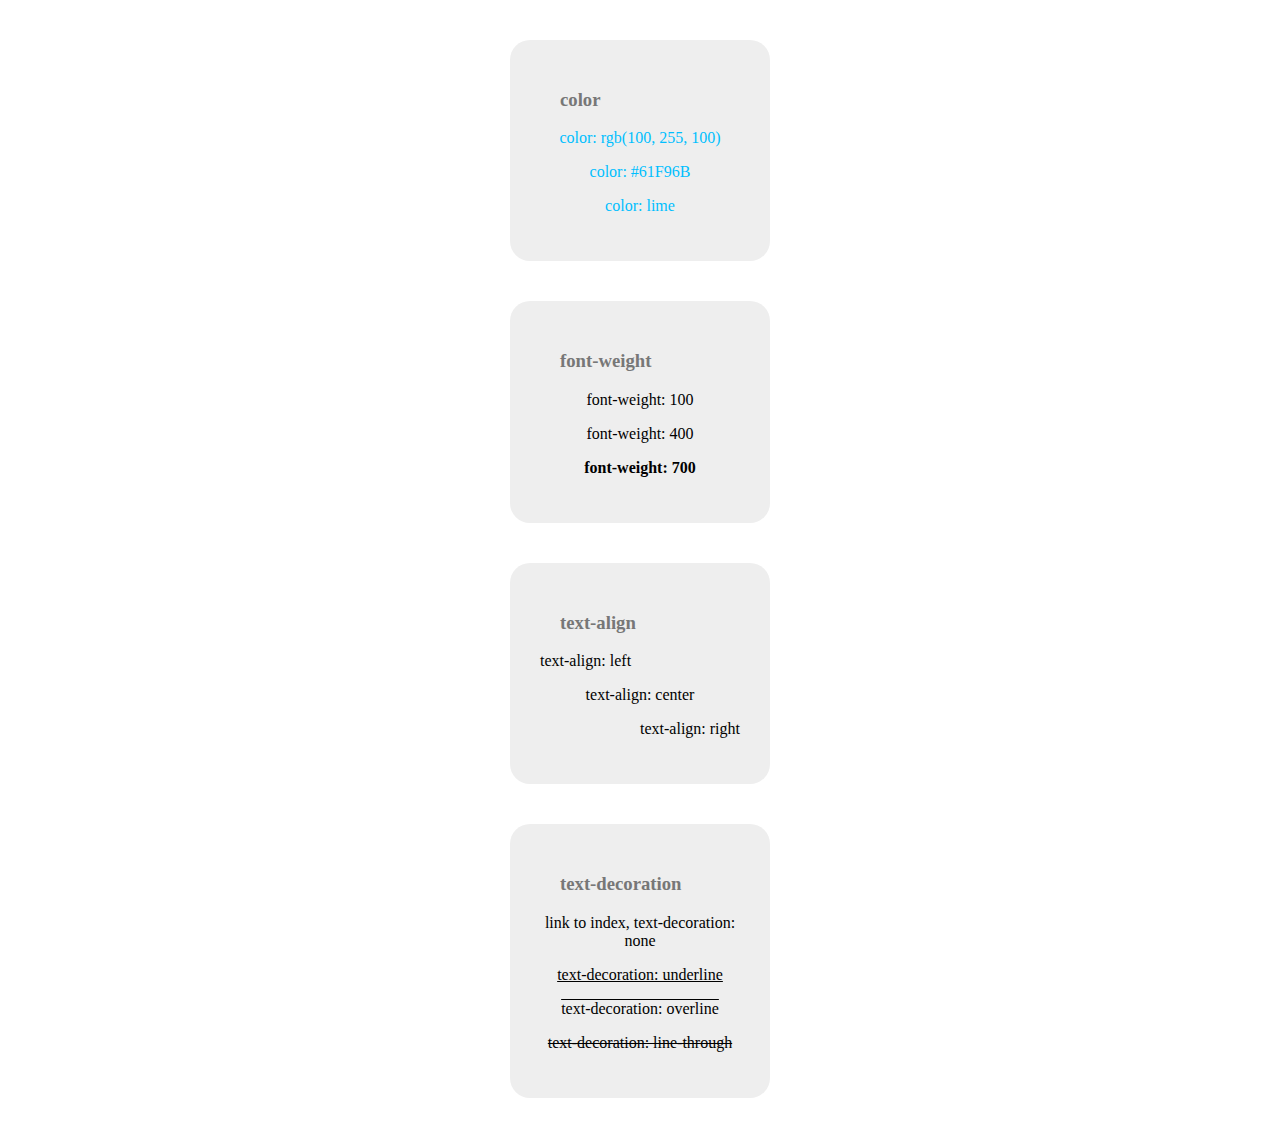
==== text_styling.html @ 3a693d27 "Update text_styling.html" ====
<!DOCTYPE html>
<html>
<head>
	<meta charset="utf-8">
	<meta name="viewport" content="width=device-width, initial-scale=1">
	<title>text_styling</title>
	<style type="text/css">
		div {
			background-color: #eee;
			color: #777;
			border-radius: 20px;
			width: 200px;
			padding: 30px;
			margin-left: auto;
			margin-right: auto;
			margin-top: 40px;
			margin-bottom: 40px;
		}

		p {
			color: black;
			text-align: center;
		}

		h3 {
			margin-left: 20px;
		}
		/* text styling*/
		#color1 {
			color: rgb(0, 191, 255);
		}
		#color2 {
			color: #00BFFF;
		}
		#color3 {
			color: deepskyblue;
		}

		#font-weight1 {
			font-weight: 100;
		}
		#font-weight2 {
			font-weight: 400;
		}
		#font-weight3 {
			font-weight: 800;
		}

		#text-align1 {
			text-align: left;
		}
		#text-align2 {
			text-align: center;
		}
		#text-align3 {
			text-align: right;
		}

		#text-decoration1 {
			text-decoration: underline;
		}
		#text-decoration2 {
			text-decoration: overline;
		}
		#text-decoration3 {
			text-decoration: line-through;
		}
	</style>
</head>
<body>
	<!-- text styling -->
	<div>
		<h3>color</h3>
		<p id="color1">color: rgb(100, 255, 100)</p>
		<p id="color2">color: #61F96B</p>
		<p id="color2">color: lime</p>
	</div>

	<div>
		<h3>font-weight</h3>
		<!-- 100, 200, 300, ~ 700, 800, 900 -->
		<!-- font-weight: normal = font-weight: 400 -->
		<!-- font-weight: bold = font-weight: 700 -->
		<p id="font-weight1">font-weight: 100</p>
		<p id="font-weight2">font-weight: 400</p>
		<p id="font-weight3">font-weight: 700</p>
	</div>

	<div>
		<h3>text-align</h3>
		<p id="text-align1">text-align: left</p>
		<p id="text-align2">text-align: center</p>
		<p id="text-align3">text-align: right</p>
	</div>

	<div>
		<!-- can use "text-decoration: none;" to anchor tag -->
		<h3>text-decoration</h3>
		<p><a href="index.html" style="text-decoration: none; color: black;">link to index, text-decoration: none</a></p>
		<p id="text-decoration1">text-decoration: underline</p>
		<p id="text-decoration2">text-decoration: overline</p>
		<p id="text-decoration3">text-decoration: line-through</p>
	</div>

</body>
</html>
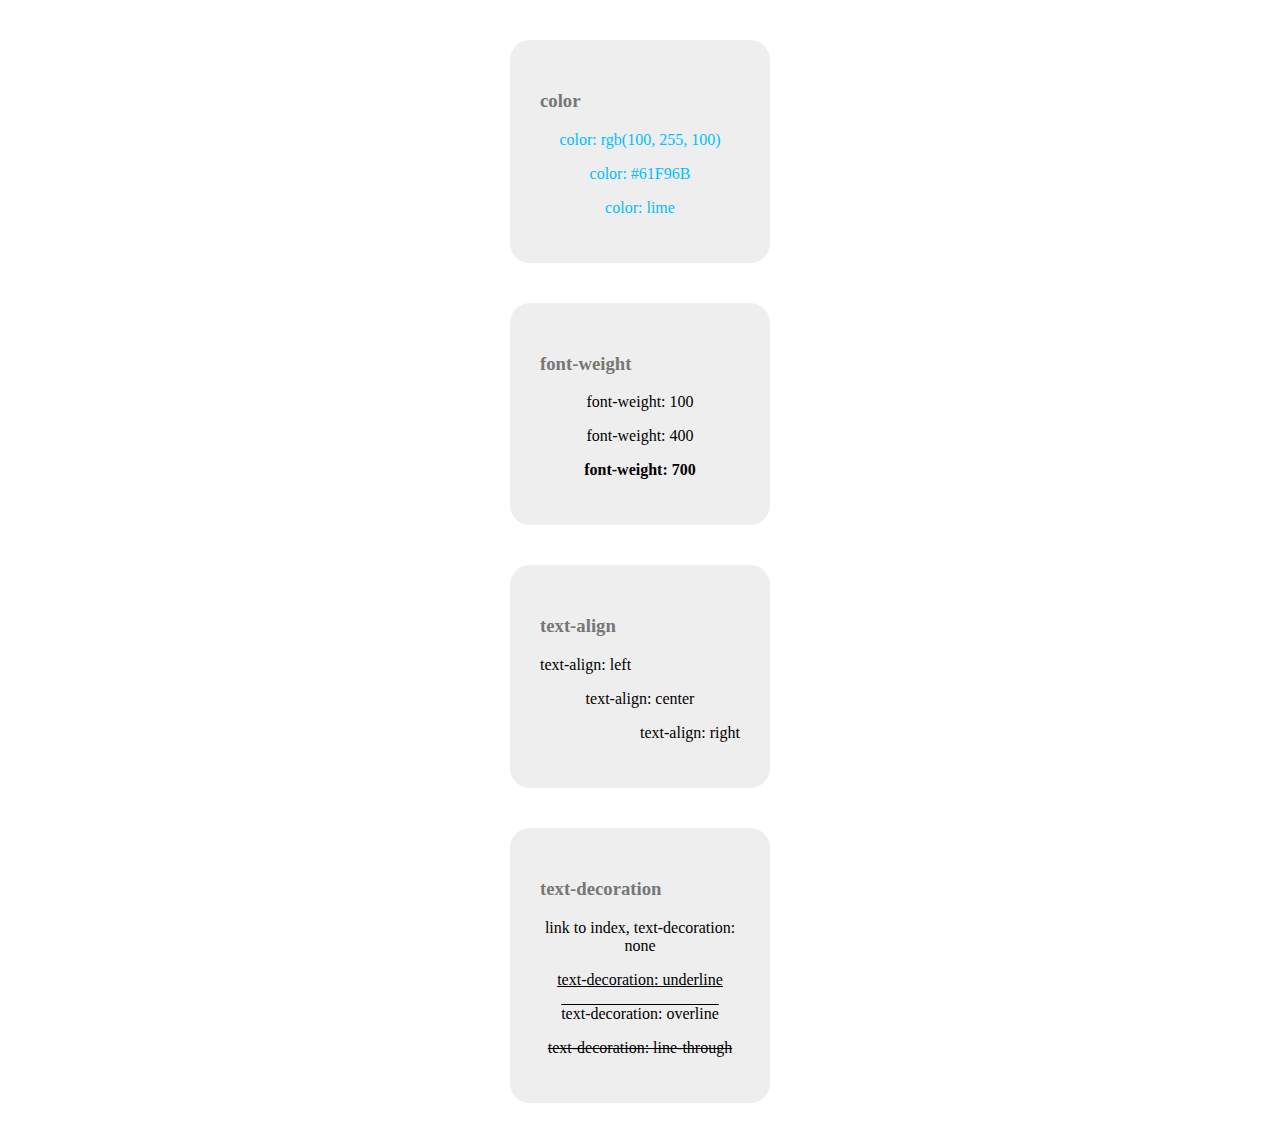
==== commit f598ac3c: "Update text_styling.html" ====
--- a/text_styling.html
+++ b/text_styling.html
@@ -23,7 +23,7 @@
 		}
 
 		h3 {
-			margin-left: 20px;
+			margin-top: 20px;
 		}
 		/* text styling*/
 		#color1 {
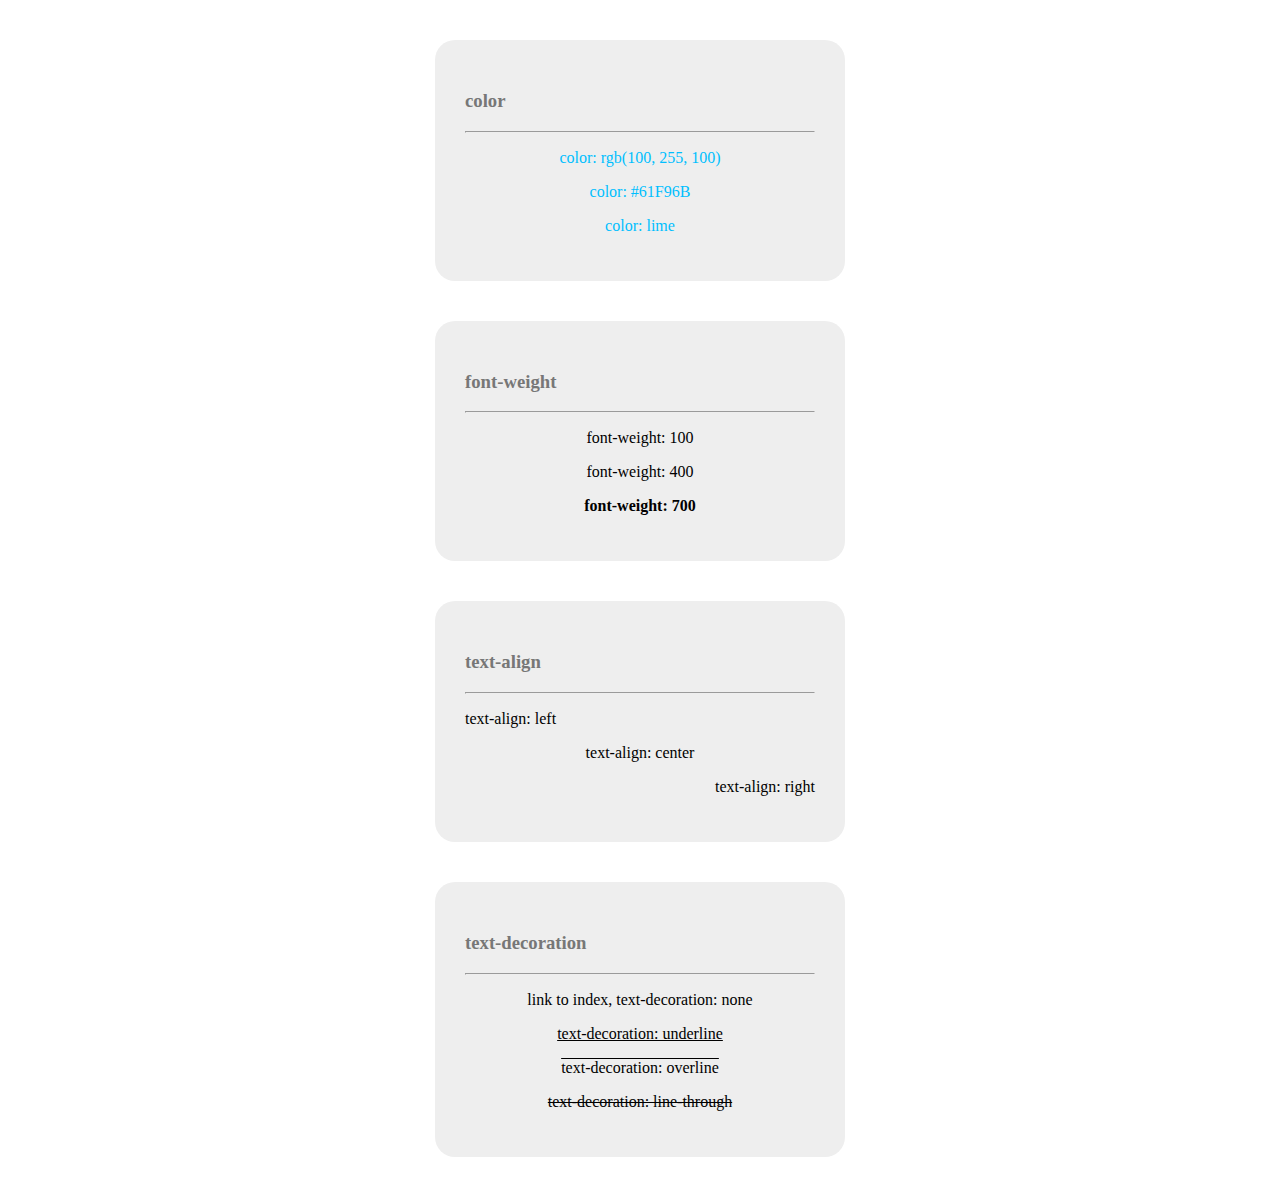
==== commit 8470b6b3: "Update text_styling.html" ====
--- a/text_styling.html
+++ b/text_styling.html
@@ -9,7 +9,7 @@
 			background-color: #eee;
 			color: #777;
 			border-radius: 20px;
-			width: 200px;
+			width: 350px;
 			padding: 30px;
 			margin-left: auto;
 			margin-right: auto;
@@ -71,6 +71,7 @@
 	<!-- text styling -->
 	<div>
 		<h3>color</h3>
+		<hr>
 		<p id="color1">color: rgb(100, 255, 100)</p>
 		<p id="color2">color: #61F96B</p>
 		<p id="color2">color: lime</p>
@@ -78,6 +79,7 @@
 
 	<div>
 		<h3>font-weight</h3>
+		<hr>
 		<!-- 100, 200, 300, ~ 700, 800, 900 -->
 		<!-- font-weight: normal = font-weight: 400 -->
 		<!-- font-weight: bold = font-weight: 700 -->
@@ -88,6 +90,7 @@
 
 	<div>
 		<h3>text-align</h3>
+		<hr>
 		<p id="text-align1">text-align: left</p>
 		<p id="text-align2">text-align: center</p>
 		<p id="text-align3">text-align: right</p>
@@ -96,6 +99,7 @@
 	<div>
 		<!-- can use "text-decoration: none;" to anchor tag -->
 		<h3>text-decoration</h3>
+		<hr>
 		<p><a href="index.html" style="text-decoration: none; color: black;">link to index, text-decoration: none</a></p>
 		<p id="text-decoration1">text-decoration: underline</p>
 		<p id="text-decoration2">text-decoration: overline</p>
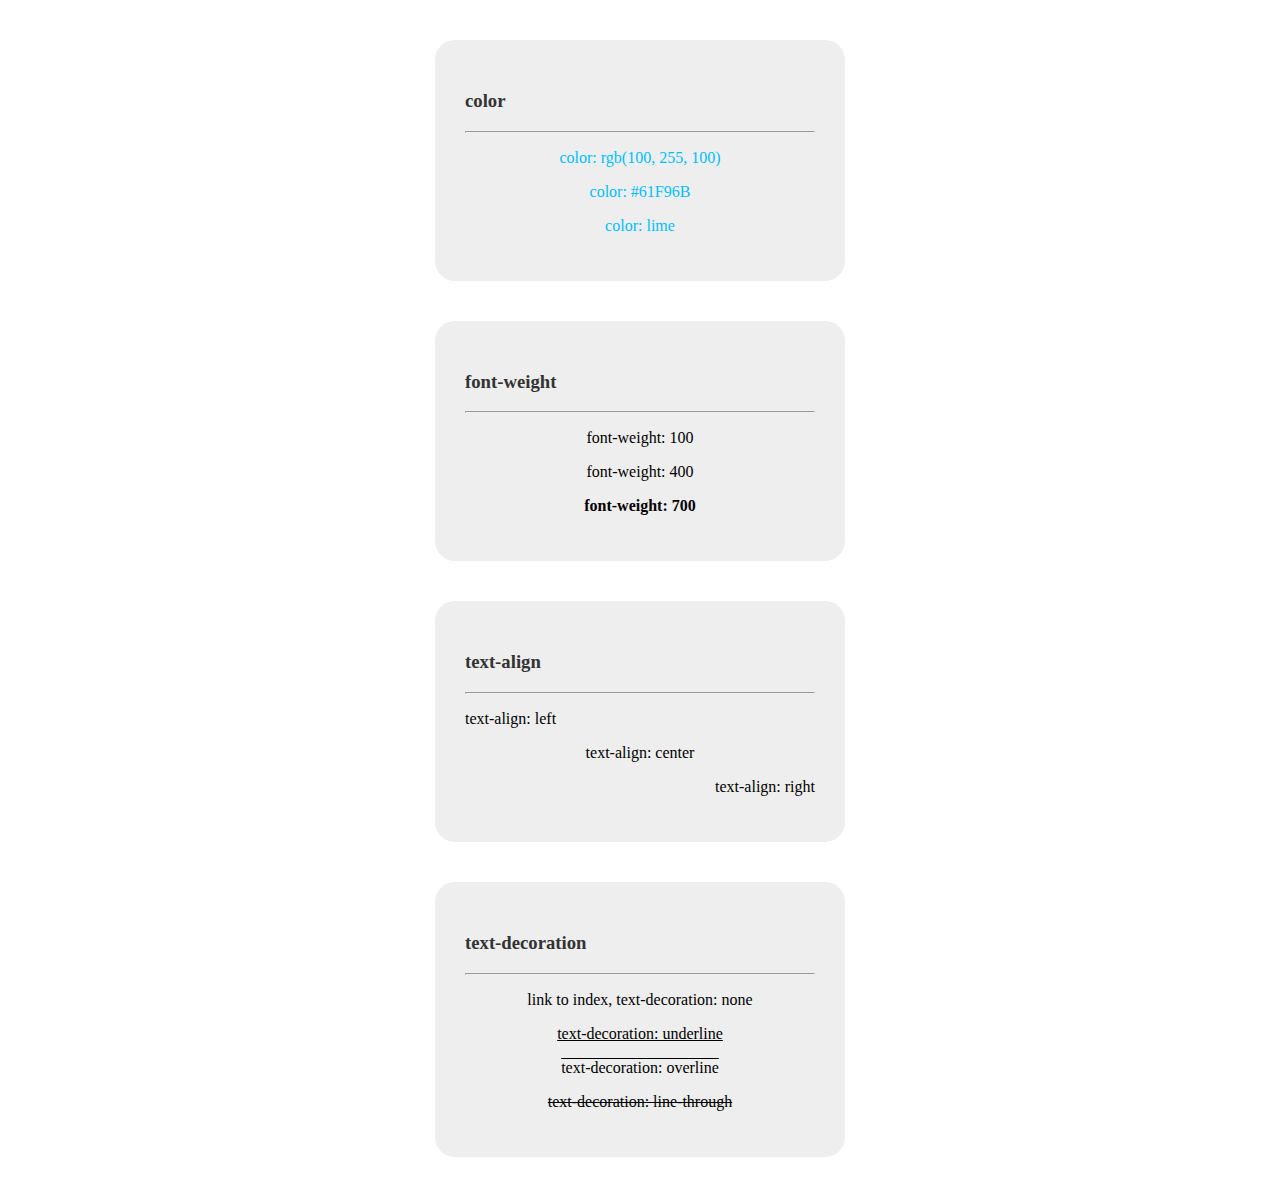
==== commit 5cecc224: "Update text_styling.html" ====
--- a/text_styling.html
+++ b/text_styling.html
@@ -7,7 +7,7 @@
 	<style type="text/css">
 		div {
 			background-color: #eee;
-			color: #777;
+			color: #333;
 			border-radius: 20px;
 			width: 350px;
 			padding: 30px;
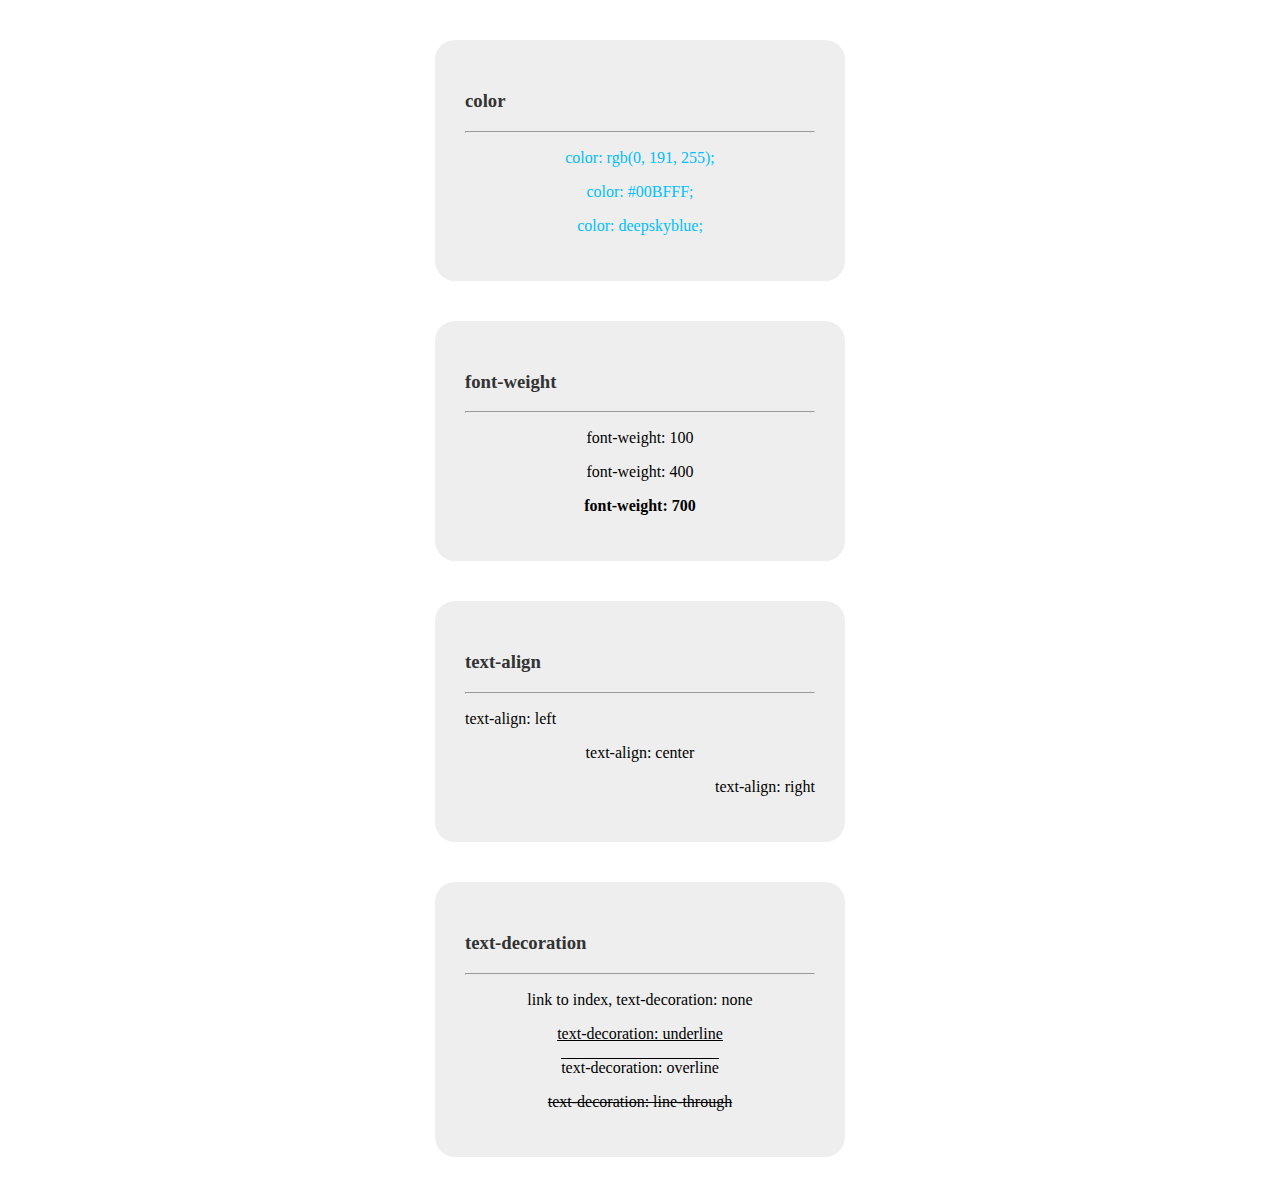
==== commit ba4f4ceb: "Update text_styling.html" ====
--- a/text_styling.html
+++ b/text_styling.html
@@ -72,9 +72,9 @@
 	<div>
 		<h3>color</h3>
 		<hr>
-		<p id="color1">color: rgb(100, 255, 100)</p>
-		<p id="color2">color: #61F96B</p>
-		<p id="color2">color: lime</p>
+		<p id="color1">color: rgb(0, 191, 255);</p>
+		<p id="color2">color: #00BFFF;</p>
+		<p id="color2">color: deepskyblue;</p>
 	</div>
 
 	<div>
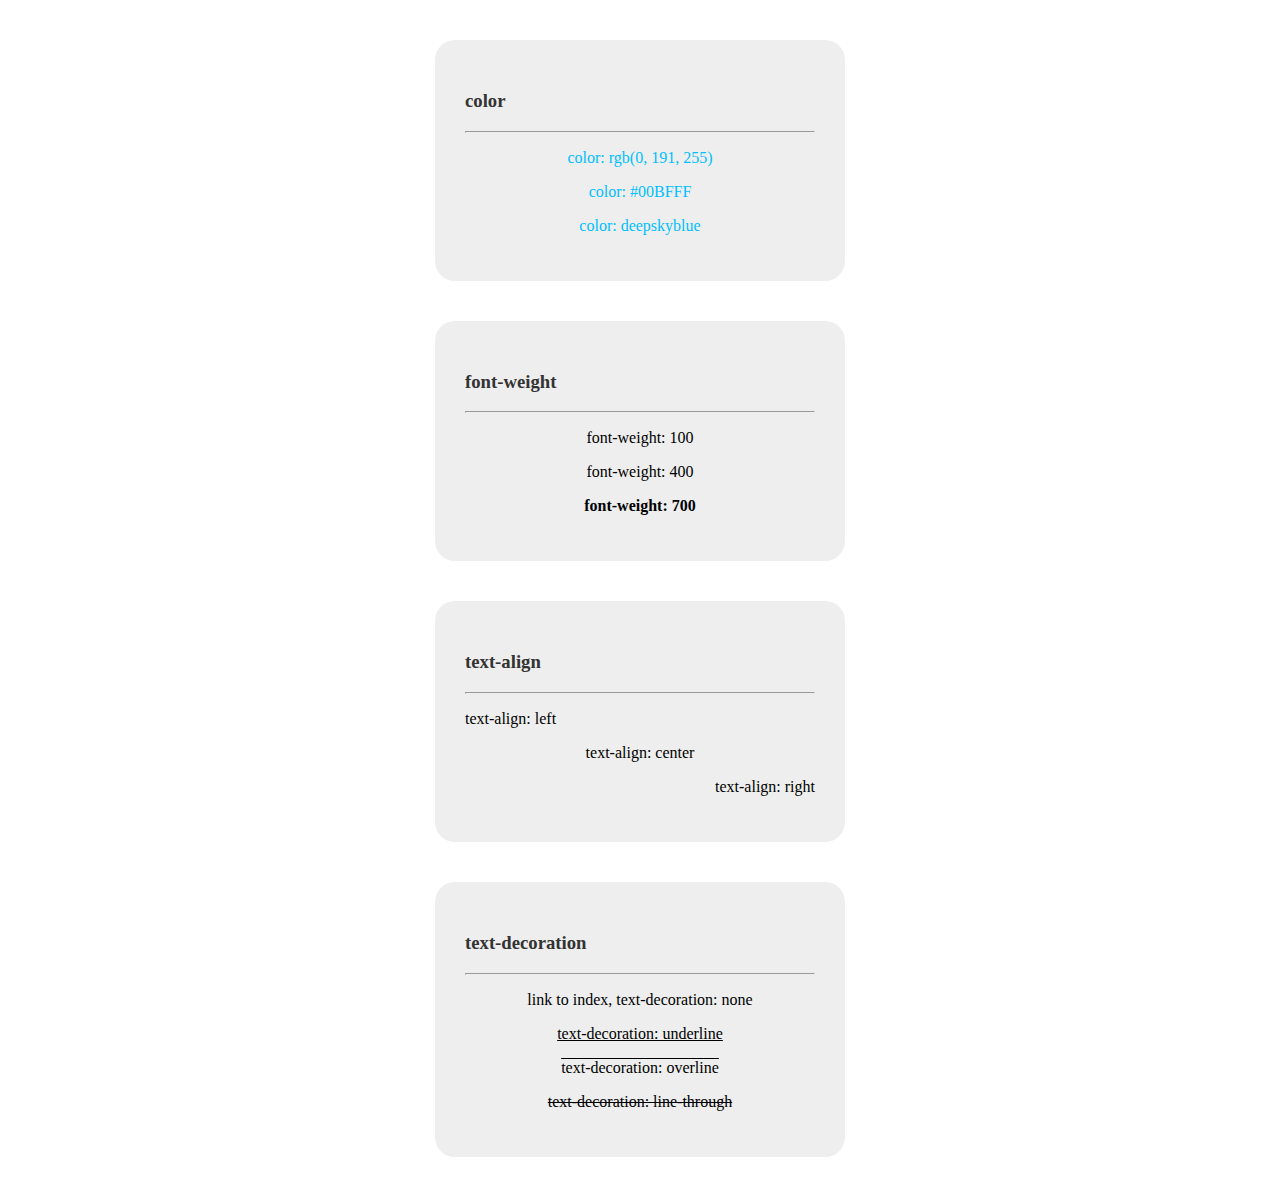
==== commit ad6332e2: "Update text_styling.html" ====
--- a/text_styling.html
+++ b/text_styling.html
@@ -72,9 +72,9 @@
 	<div>
 		<h3>color</h3>
 		<hr>
-		<p id="color1">color: rgb(0, 191, 255);</p>
-		<p id="color2">color: #00BFFF;</p>
-		<p id="color2">color: deepskyblue;</p>
+		<p id="color1">color: rgb(0, 191, 255)</p>
+		<p id="color2">color: #00BFFF</p>
+		<p id="color2">color: deepskyblue</p>
 	</div>
 
 	<div>
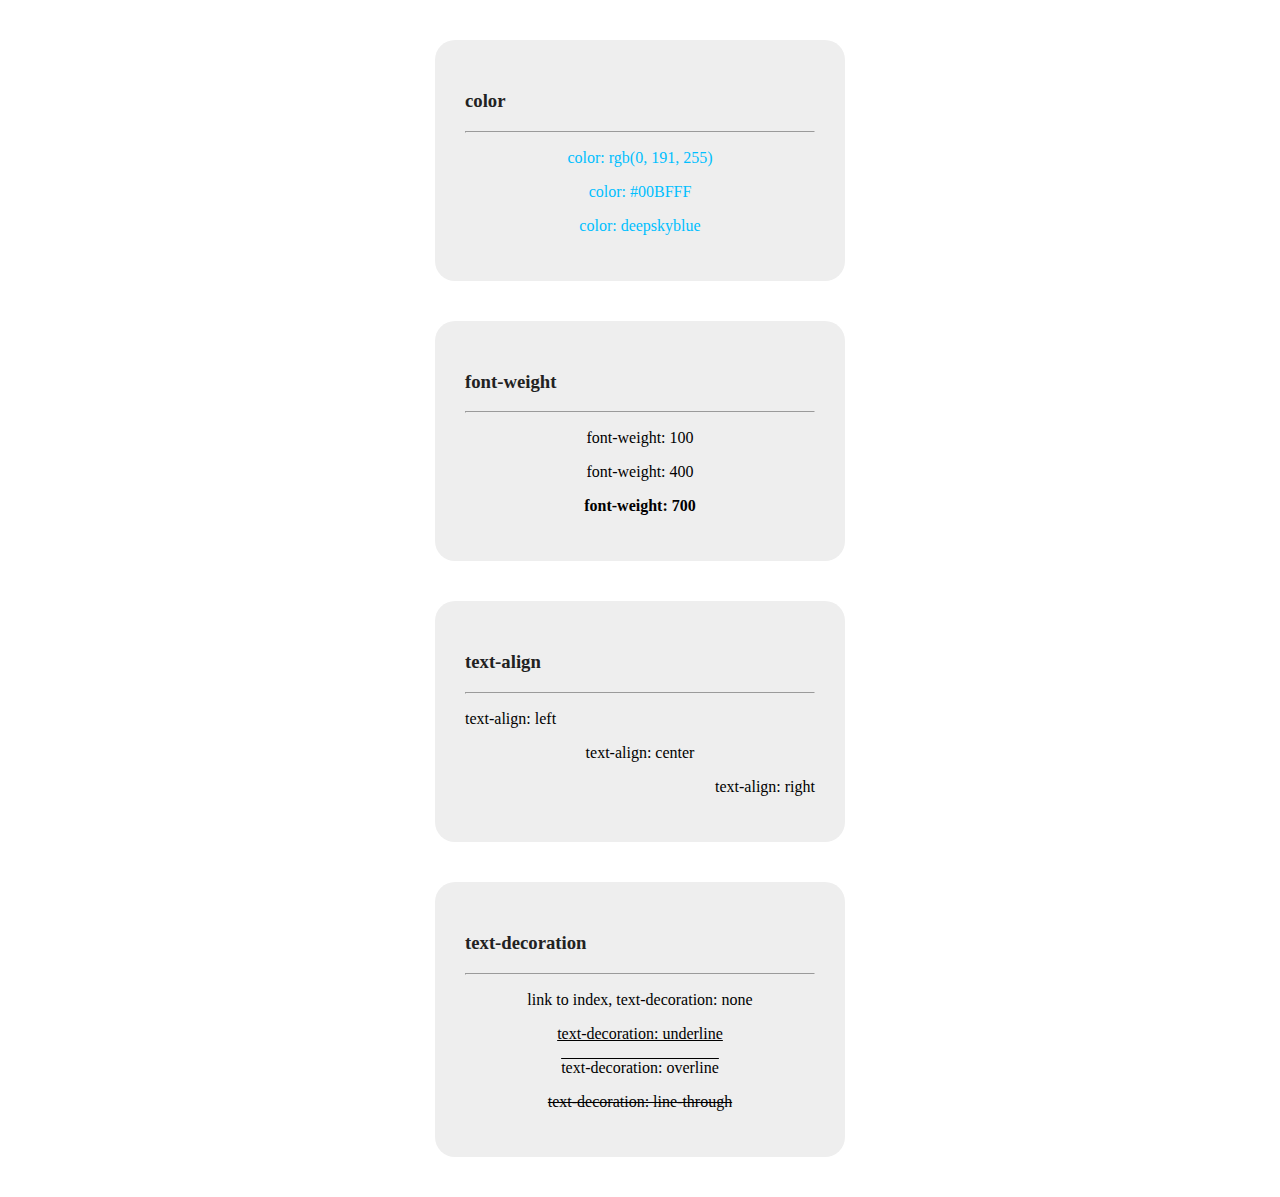
==== commit 5996696f: "Update text_styling.html" ====
--- a/text_styling.html
+++ b/text_styling.html
@@ -7,7 +7,7 @@
 	<style type="text/css">
 		div {
 			background-color: #eee;
-			color: #333;
+			color: #222;
 			border-radius: 20px;
 			width: 350px;
 			padding: 30px;
@@ -74,7 +74,7 @@
 		<hr>
 		<p id="color1">color: rgb(0, 191, 255)</p>
 		<p id="color2">color: #00BFFF</p>
-		<p id="color2">color: deepskyblue</p>
+		<p id="color3">color: deepskyblue</p>
 	</div>
 
 	<div>
